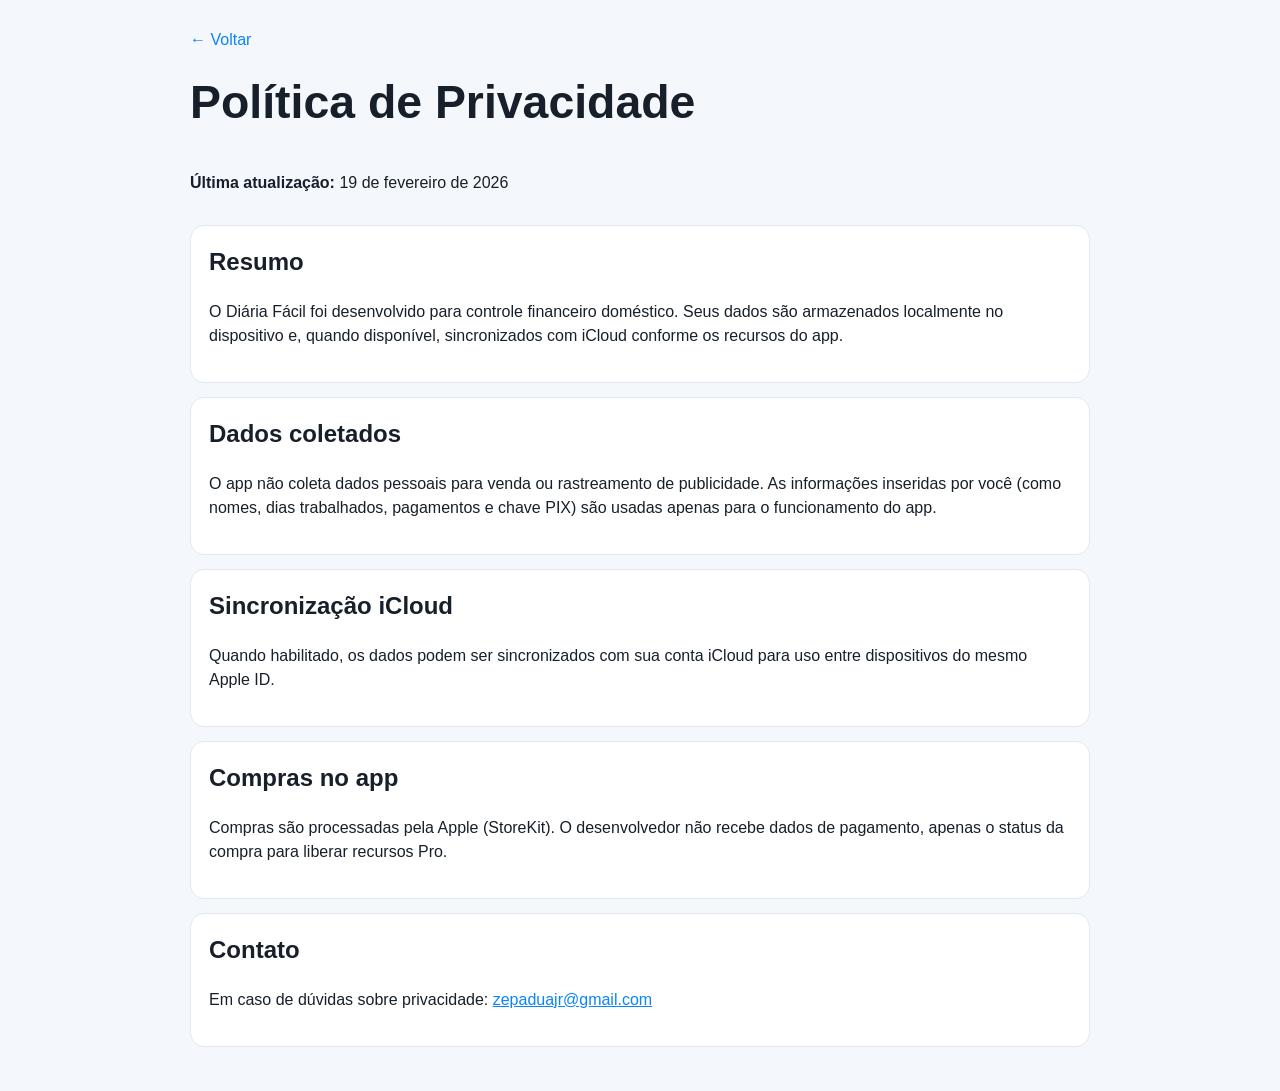
==== docs/privacy.html @ 4e8ab4d0 "Add free website for support and privacy pages" ====
<!doctype html>
<html lang="pt-BR">
<head>
  <meta charset="utf-8">
  <meta name="viewport" content="width=device-width, initial-scale=1">
  <title>Política de Privacidade | Diária Fácil</title>
  <meta name="description" content="Política de Privacidade do app Diária Fácil.">
  <link rel="stylesheet" href="./styles.css">
</head>
<body>
  <main class="container page">
    <a class="back-link" href="./index.html">← Voltar</a>
    <h1>Política de Privacidade</h1>
    <p><strong>Última atualização:</strong> 19 de fevereiro de 2026</p>

    <section class="card">
      <h2>Resumo</h2>
      <p>
        O Diária Fácil foi desenvolvido para controle financeiro doméstico. Seus dados são armazenados
        localmente no dispositivo e, quando disponível, sincronizados com iCloud conforme os recursos
        do app.
      </p>
    </section>

    <section class="card">
      <h2>Dados coletados</h2>
      <p>
        O app não coleta dados pessoais para venda ou rastreamento de publicidade.
        As informações inseridas por você (como nomes, dias trabalhados, pagamentos e chave PIX)
        são usadas apenas para o funcionamento do app.
      </p>
    </section>

    <section class="card">
      <h2>Sincronização iCloud</h2>
      <p>
        Quando habilitado, os dados podem ser sincronizados com sua conta iCloud para uso entre
        dispositivos do mesmo Apple ID.
      </p>
    </section>

    <section class="card">
      <h2>Compras no app</h2>
      <p>
        Compras são processadas pela Apple (StoreKit). O desenvolvedor não recebe dados de pagamento,
        apenas o status da compra para liberar recursos Pro.
      </p>
    </section>

    <section class="card">
      <h2>Contato</h2>
      <p>Em caso de dúvidas sobre privacidade: <a href="mailto:zepaduajr@gmail.com">zepaduajr@gmail.com</a></p>
    </section>
  </main>
</body>
</html>
---- docs/styles.css ----
:root {
  --bg: #f4f7fb;
  --surface: #ffffff;
  --text: #17202a;
  --muted: #5b6777;
  --primary: #0a84ff;
  --border: #e1e8f0;
}

* {
  box-sizing: border-box;
}

body {
  margin: 0;
  font-family: -apple-system, BlinkMacSystemFont, "Segoe UI", Roboto, Helvetica, Arial, sans-serif;
  background: var(--bg);
  color: var(--text);
  line-height: 1.5;
}

.container {
  width: min(900px, 92vw);
  margin: 0 auto;
}

.hero {
  background: linear-gradient(145deg, #e8f2ff, #ffffff);
  border-bottom: 1px solid var(--border);
  padding: 64px 0 44px;
}

.eyebrow {
  color: var(--primary);
  font-weight: 700;
  letter-spacing: 0.04em;
  text-transform: uppercase;
  font-size: 12px;
}

h1 {
  margin: 8px 0 12px;
  font-size: clamp(2rem, 4vw, 2.9rem);
  line-height: 1.15;
}

h2 {
  margin-top: 0;
}

h3 {
  margin-bottom: 6px;
}

.lead {
  font-size: 1.1rem;
  color: var(--muted);
  max-width: 720px;
}

.hero-actions {
  display: flex;
  flex-wrap: wrap;
  gap: 10px;
  margin-top: 22px;
}

.button {
  display: inline-block;
  border: 1px solid var(--border);
  border-radius: 10px;
  padding: 10px 14px;
  text-decoration: none;
  color: var(--text);
  background: var(--surface);
  font-weight: 600;
}

.button.primary {
  background: var(--primary);
  border-color: var(--primary);
  color: #fff;
}

.main-content,
.page {
  padding: 28px 0 44px;
  display: grid;
  gap: 14px;
}

.card {
  background: var(--surface);
  border: 1px solid var(--border);
  border-radius: 14px;
  padding: 18px;
}

a {
  color: var(--primary);
}

.back-link {
  text-decoration: none;
  display: inline-block;
  margin-bottom: 2px;
}

.footer {
  border-top: 1px solid var(--border);
  padding: 20px 0 28px;
  color: var(--muted);
  font-size: 14px;
}
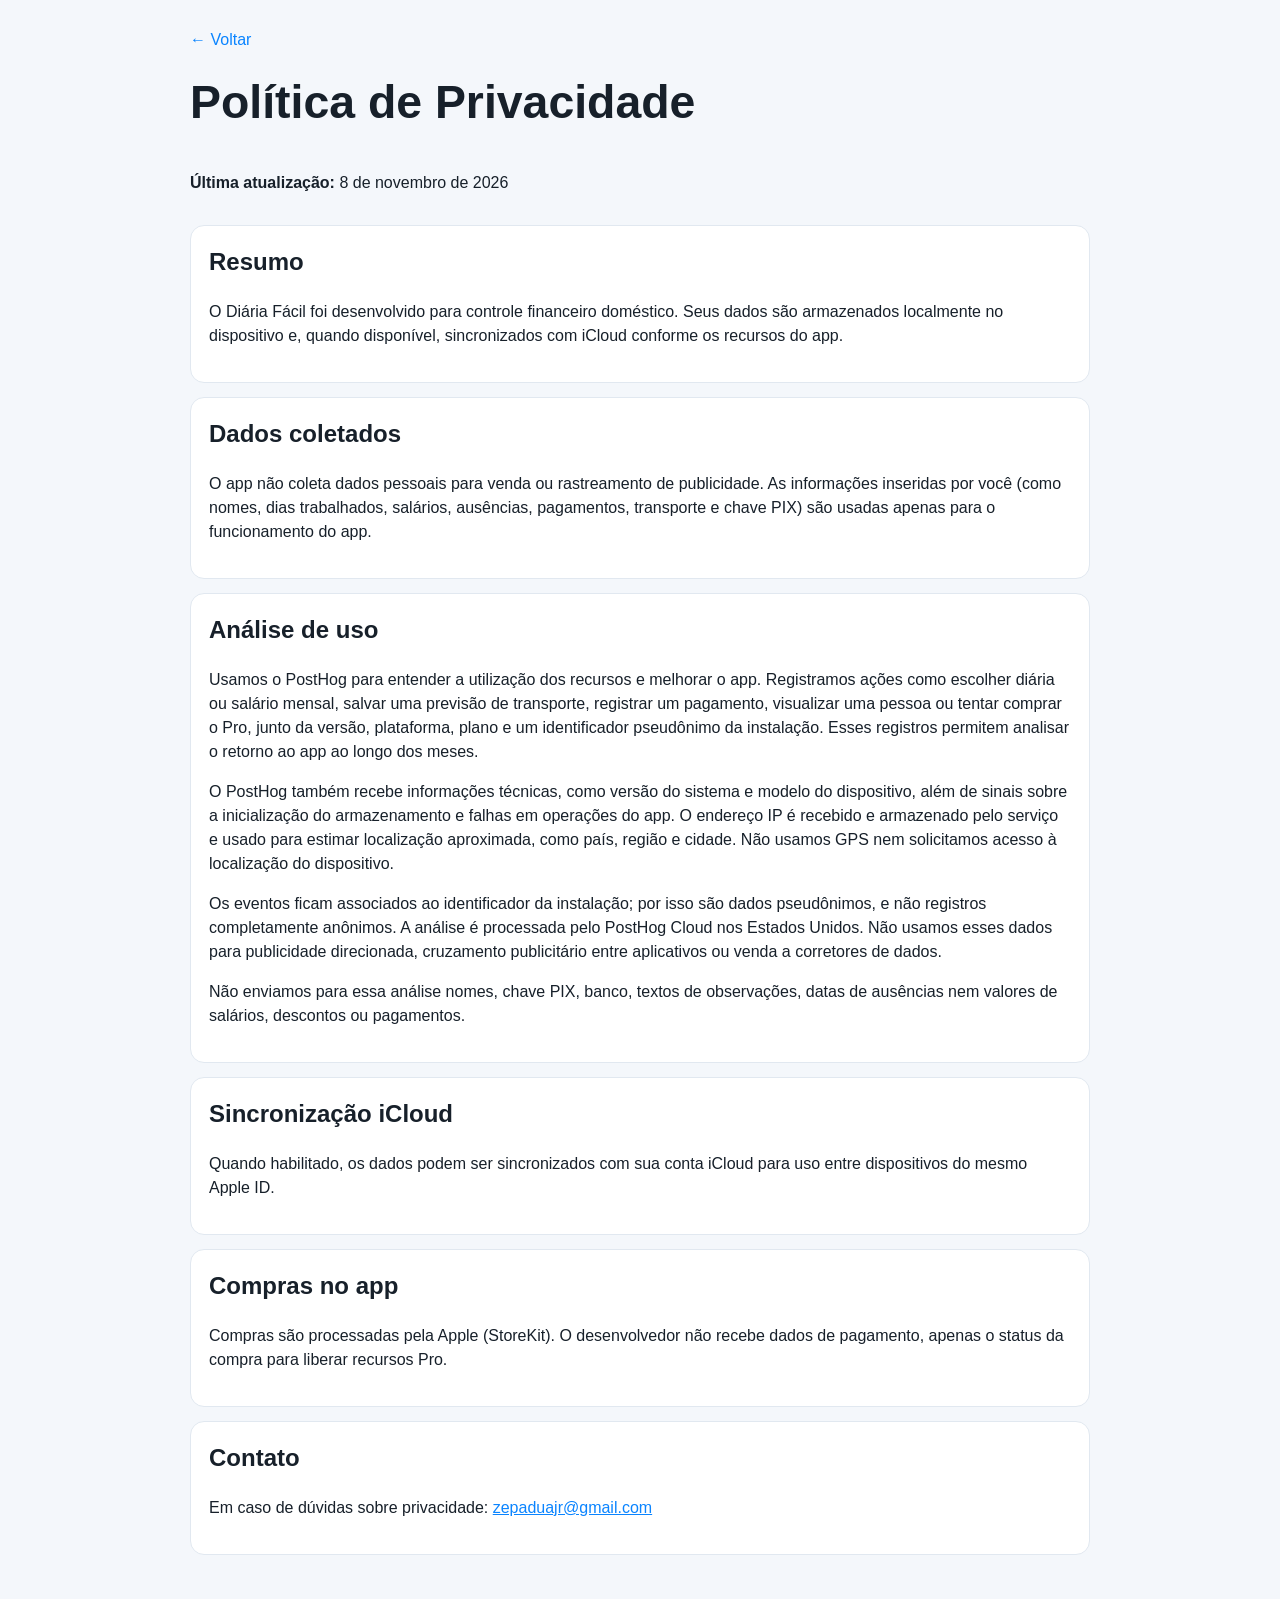
==== commit ecc9755e: "Update privacy and support for monthly salary and transport Refresh public pages for Diária Fácil 1." ====
--- a/docs/privacy.html
+++ b/docs/privacy.html
@@ -11,7 +11,7 @@
   <main class="container page">
     <a class="back-link" href="./index.html">← Voltar</a>
     <h1>Política de Privacidade</h1>
-    <p><strong>Última atualização:</strong> 19 de fevereiro de 2026</p>
+    <p><strong>Última atualização:</strong> 8 de novembro de 2026</p>
 
     <section class="card">
       <h2>Resumo</h2>
@@ -26,9 +26,27 @@
       <h2>Dados coletados</h2>
       <p>
         O app não coleta dados pessoais para venda ou rastreamento de publicidade.
-        As informações inseridas por você (como nomes, dias trabalhados, pagamentos e chave PIX)
+        As informações inseridas por você (como nomes, dias trabalhados, salários, ausências, pagamentos, transporte e chave PIX)
         são usadas apenas para o funcionamento do app.
       </p>
+    </section>
+
+    <section class="card">
+      <h2>Análise de uso</h2>
+      <p>Usamos o PostHog para entender a utilização dos recursos e melhorar o app. Registramos ações
+      como escolher diária ou salário mensal, salvar uma previsão de transporte, registrar um pagamento,
+      visualizar uma pessoa ou tentar comprar o Pro, junto da versão, plataforma, plano e um identificador
+      pseudônimo da instalação. Esses registros permitem analisar o retorno ao app ao longo dos meses.</p>
+      <p>O PostHog também recebe informações técnicas, como versão do sistema e modelo do dispositivo,
+      além de sinais sobre a inicialização do armazenamento e falhas em operações do app.
+      O endereço IP é recebido e armazenado pelo serviço e usado para estimar localização aproximada,
+      como país, região e cidade. Não usamos GPS nem solicitamos acesso à localização do dispositivo.</p>
+      <p>Os eventos ficam associados ao identificador da instalação; por isso são dados pseudônimos,
+      e não registros completamente anônimos. A análise é processada pelo PostHog Cloud nos Estados Unidos.
+      Não usamos esses dados para publicidade direcionada, cruzamento publicitário entre aplicativos
+      ou venda a corretores de dados.</p>
+      <p>Não enviamos para essa análise nomes, chave PIX, banco, textos de observações,
+      datas de ausências nem valores de salários, descontos ou pagamentos.</p>
     </section>
 
     <section class="card">
